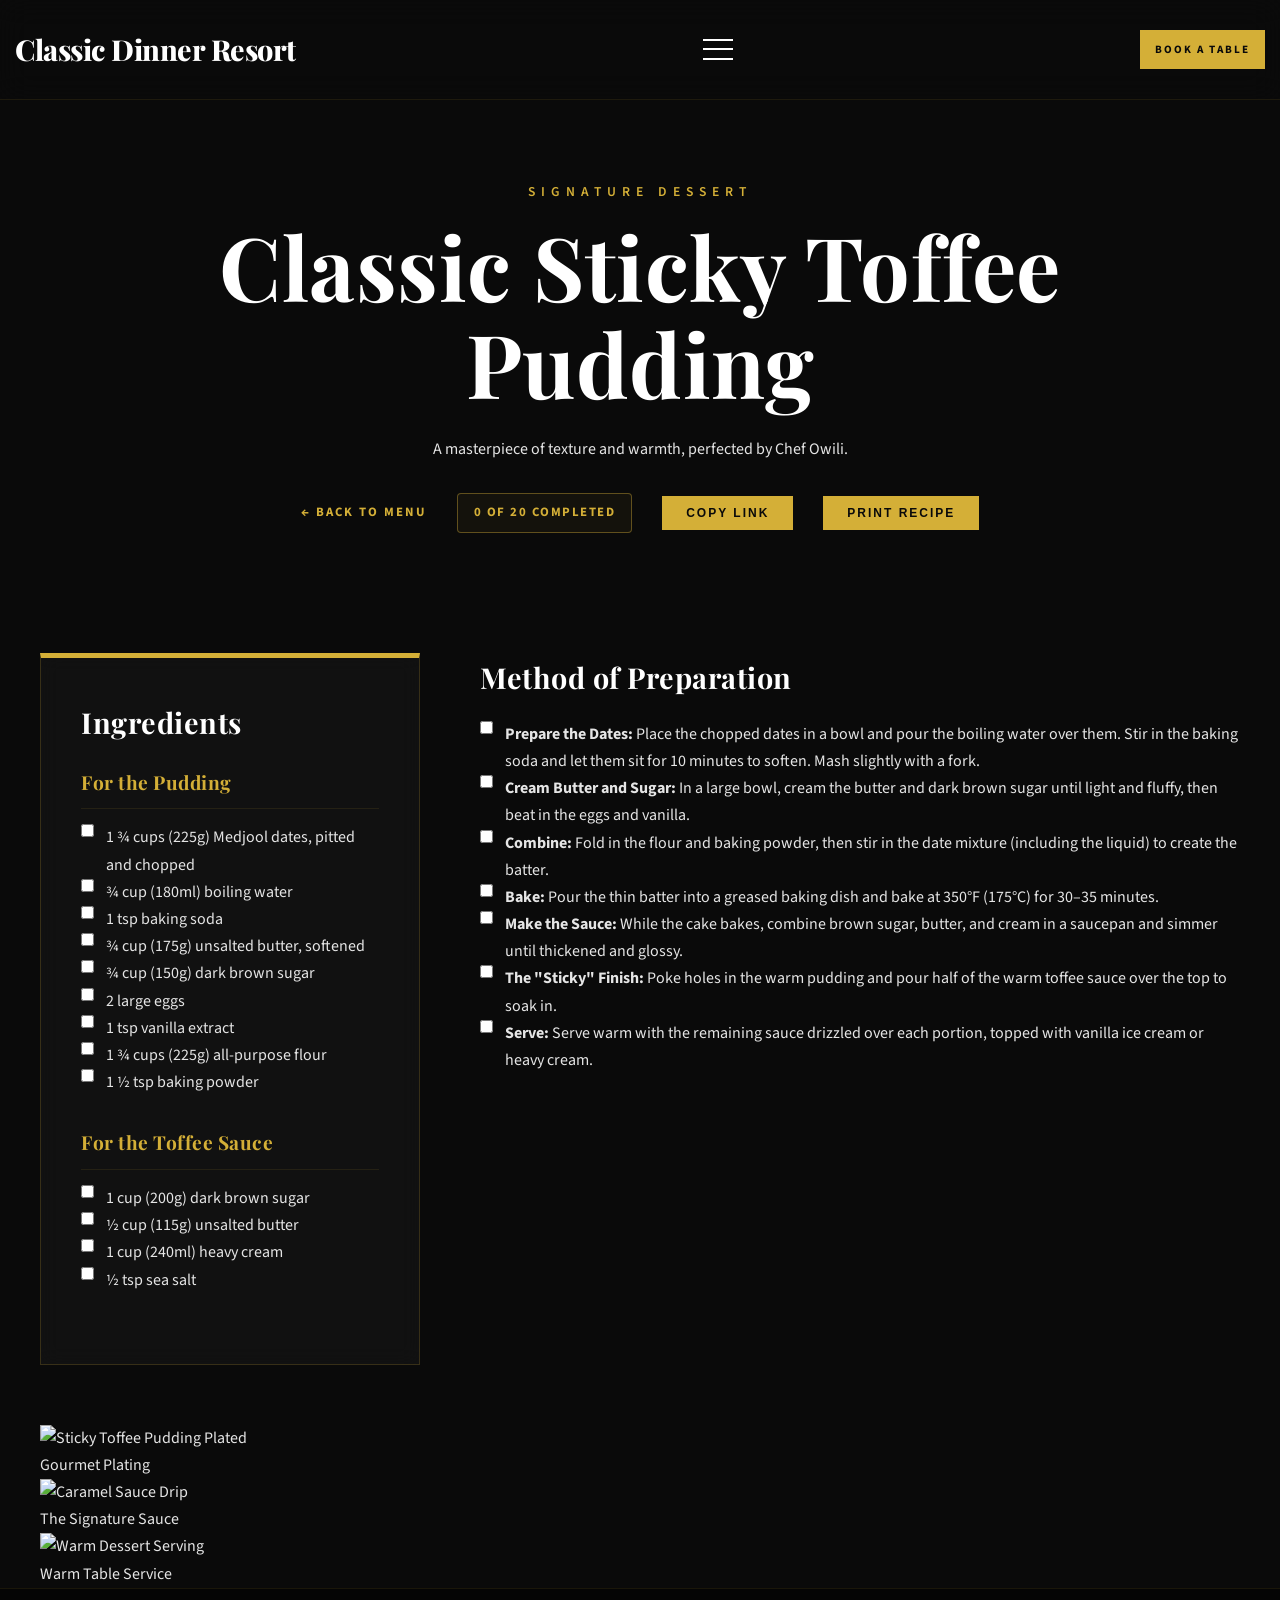
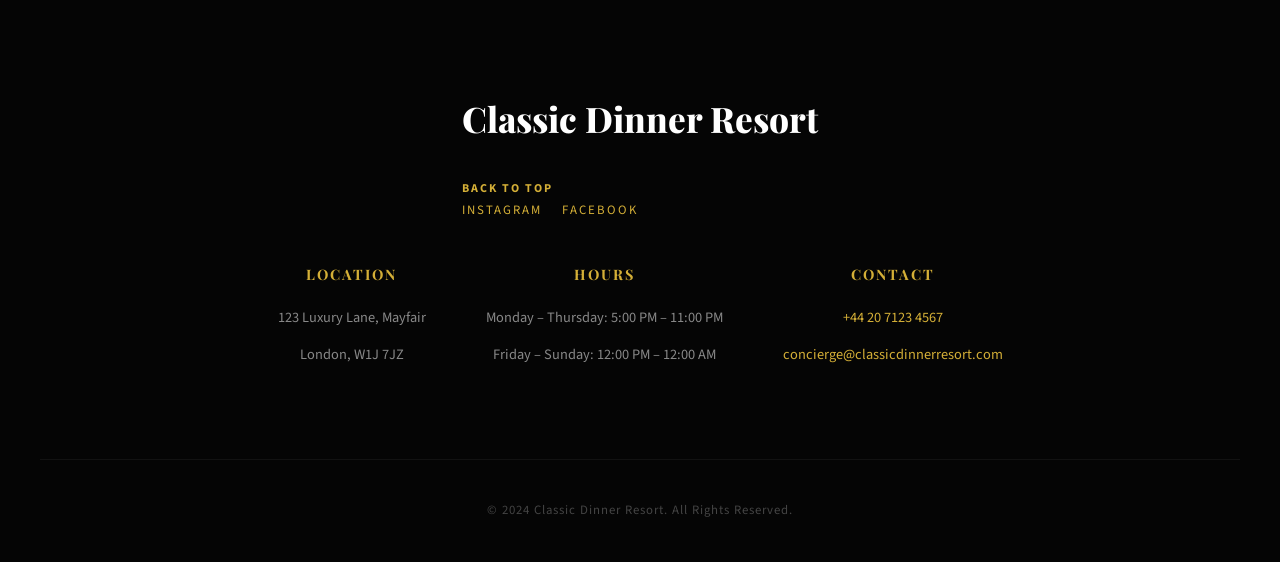
==== recipe.html @ 52ba78d5 "🎨 Palette: Add Escape key dismissal for mobile menu with focus restoration Co-authored-by: owilioduo" ====
<!DOCTYPE html>
<html lang="en">
<head>
    <meta charset="utf-8">
    <meta name="viewport" content="width=device-width, initial-scale=1.0">
    <title>Signature Recipe | Classic Sticky Toffee Pudding | Classic Dinner Resort</title>
    <meta name="description" content="Master the art of the perfect Classic Sticky Toffee Pudding. Our signature recipe by Chef Owili at Classic Dinner Resort.">
    <meta name="keywords" content="sticky toffee pudding recipe, luxury desserts, Chef Owili, Classic Dinner Resort, fine dining dessert">

    <!-- Open Graph / Facebook -->
    <meta property="og:type" content="article">
    <meta property="og:url" content="https://classicdinnerresort.com/recipe.html">
    <meta property="og:title" content="Classic Sticky Toffee Pudding Recipe | Classic Dinner Resort">
    <meta property="og:description" content="Discover the secrets behind our signature award-winning Sticky Toffee Pudding.">
    <meta property="og:image" content="https://images.unsplash.com/photo-1587314168485-3236d6710814?auto=format&fit=crop&q=80&w=1200">

    <link rel="stylesheet" href="style.css">
    <link rel="preconnect" href="https://fonts.googleapis.com">
    <link rel="preconnect" href="https://fonts.gstatic.com" crossorigin>
    <link href="https://fonts.googleapis.com/css2?family=Playfair+Display:ital,wght@0,400..900;1,400..900&family=Source+Sans+3:ital,wght@0,200..900;1,200..900&display=swap" rel="stylesheet">
</head>
<body id="recipe">
    <a href="#main-content" class="skip-link">Skip to content</a>
    <header>
        <nav>
            <a href="index.html" class="logo" aria-label="Classic Dinner Resort - Home">Classic Dinner Resort</a>
            <button type="button" class="menu-toggle" id="mobile-menu" aria-label="Open Menu" aria-expanded="false" aria-controls="nav-list">
                <span></span>
                <span></span>
                <span></span>
            </button>
            <ul id="nav-list">
                <li><a href="index.html#story">Our Story</a></li>
                <li><a href="index.html#menu">Menu</a></li>
                <li><a href="index.html#reservations">Reservations</a></li>
                <li><a href="index.html#contact">Contact</a></li>
            </ul>
            <a href="index.html#reservations" class="cta-button">Book a Table</a>
        </nav>
    </header>

    <main id="main-content">
        <section class="recipe-detail-header reveal">
            <div class="container">
                <span class="subtitle">Signature Dessert</span>
                <h1>Classic Sticky Toffee Pudding</h1>
                <p>A masterpiece of texture and warmth, perfected by Chef Owili.</p>
                <div class="recipe-actions">
                    <a href="index.html#menu" class="back-link">← Back to Menu</a>
                    <span id="checklist-progress" class="checklist-progress">0 of 20 completed</span>
                    <button type="button" id="copy-link" class="print-button" aria-label="Copy recipe link to clipboard">Copy Link</button>
                    <button type="button" class="print-button" onclick="window.print()">Print Recipe</button>
                    <button type="button" id="reset-progress" class="reset-button" style="display: none;">Reset Progress</button>
                </div>
                <div id="checklist-status" class="sr-only" role="status" aria-live="polite"></div>
            </div>
        </section>

        <section id="recipe-content" class="reveal">
            <div class="container">
                <div class="recipe-grid">
                    <div class="ingredients">
                        <h3>Ingredients</h3>
                        <div class="ingredient-category">
                            <h4>For the Pudding</h4>
                            <ul>
                                <li>1 ¾ cups (225g) Medjool dates, pitted and chopped</li>
                                <li>¾ cup (180ml) boiling water</li>
                                <li>1 tsp baking soda</li>
                                <li>¾ cup (175g) unsalted butter, softened</li>
                                <li>¾ cup (150g) dark brown sugar</li>
                                <li>2 large eggs</li>
                                <li>1 tsp vanilla extract</li>
                                <li>1 ¾ cups (225g) all-purpose flour</li>
                                <li>1 ½ tsp baking powder</li>
                            </ul>
                        </div>
                        <div class="ingredient-category">
                            <h4>For the Toffee Sauce</h4>
                            <ul>
                                <li>1 cup (200g) dark brown sugar</li>
                                <li>½ cup (115g) unsalted butter</li>
                                <li>1 cup (240ml) heavy cream</li>
                                <li>½ tsp sea salt</li>
                            </ul>
                        </div>
                    </div>

                    <div class="instructions">
                        <h3>Method of Preparation</h3>
                        <ol>
                            <li>
                                <strong>Prepare the Dates:</strong> Place the chopped dates in a bowl and pour the boiling water over them. Stir in the baking soda and let them sit for 10 minutes to soften. Mash slightly with a fork.
                            </li>
                            <li>
                                <strong>Cream Butter and Sugar:</strong> In a large bowl, cream the butter and dark brown sugar until light and fluffy, then beat in the eggs and vanilla.
                            </li>
                            <li>
                                <strong>Combine:</strong> Fold in the flour and baking powder, then stir in the date mixture (including the liquid) to create the batter.
                            </li>
                            <li>
                                <strong>Bake:</strong> Pour the thin batter into a greased baking dish and bake at 350°F (175°C) for 30–35 minutes.
                            </li>
                            <li>
                                <strong>Make the Sauce:</strong> While the cake bakes, combine brown sugar, butter, and cream in a saucepan and simmer until thickened and glossy.
                            </li>
                            <li>
                                <strong>The "Sticky" Finish:</strong> Poke holes in the warm pudding and pour half of the warm toffee sauce over the top to soak in.
                            </li>
                            <li>
                                <strong>Serve:</strong> Serve warm with the remaining sauce drizzled over each portion, topped with vanilla ice cream or heavy cream.
                            </li>
                        </ol>
                    </div>
                </div>

                <div class="recipe-gallery reveal">
                    <figure>
                        <img src="https://images.unsplash.com/photo-1587314168485-3236d6710814?auto=format&fit=crop&q=80&w=800" alt="Sticky Toffee Pudding Plated">
                        <figcaption>Gourmet Plating</figcaption>
                    </figure>
                    <figure>
                        <img src="https://images.unsplash.com/photo-1511914265872-c40672604a80?auto=format&fit=crop&q=80&w=800" alt="Caramel Sauce Drip">
                        <figcaption>The Signature Sauce</figcaption>
                    </figure>
                    <figure>
                        <img src="https://images.unsplash.com/photo-1551024506-0bccd828d307?auto=format&fit=crop&q=80&w=800" alt="Warm Dessert Serving">
                        <figcaption>Warm Table Service</figcaption>
                    </figure>
                </div>
            </div>
        </section>
    </main>

    <footer id="contact">
        <div class="container">
            <div class="footer-content">
                <div class="footer-brand">
                    <a href="index.html" class="footer-logo" aria-label="Classic Dinner Resort - Home">Classic Dinner Resort</a>
                    <a href="#home" class="recipe-link" style="display: block; margin-top: 10px;" aria-label="Back to top">Back to Top</a>
                    <div class="social-links">
                        <a href="#" aria-label="Follow us on Instagram">Instagram</a>
                        <a href="#" aria-label="Follow us on Facebook">Facebook</a>
                    </div>
                </div>
                <div class="footer-info">
                    <div class="footer-column">
                        <h4>Location</h4>
                        <p>123 Luxury Lane, Mayfair</p>
                        <p>London, W1J 7JZ</p>
                    </div>
                    <div class="footer-column">
                        <h4>Hours</h4>
                        <p>Monday – Thursday: 5:00 PM – 11:00 PM</p>
                        <p>Friday – Sunday: 12:00 PM – 12:00 AM</p>
                    </div>
                    <div class="footer-column">
                        <h4>Contact</h4>
                        <p><a href="tel:+442071234567">+44 20 7123 4567</a></p>
                        <p><a href="mailto:concierge@classicdinnerresort.com">concierge@classicdinnerresort.com</a></p>
                    </div>
                </div>
            </div>
            <div class="footer-bottom">
                <p>&copy; 2024 Classic Dinner Resort. All Rights Reserved.</p>
            </div>
        </div>
    </footer>
    <script>
        // Scroll Reveal Animation
        const observerOptions = { threshold: 0.1 };
        const observer = new IntersectionObserver((entries) => {
            entries.forEach(entry => {
                if (entry.isIntersecting) {
                    entry.target.classList.add('active');
                }
            });
        }, observerOptions);
        document.querySelectorAll('.reveal').forEach(el => observer.observe(el));

        // Mobile Menu Toggle
        const mobileMenu = document.getElementById('mobile-menu');
        const navList = document.getElementById('nav-list');

        const toggleMenu = (forceClose = false) => {
            if (!mobileMenu || !navList) return;
            const isActive = forceClose ? false : !mobileMenu.classList.contains('active');
            mobileMenu.classList.toggle('active', isActive);
            navList.classList.toggle('active', isActive);
            mobileMenu.setAttribute('aria-expanded', isActive ? 'true' : 'false');
            mobileMenu.setAttribute('aria-label', isActive ? 'Close Menu' : 'Open Menu');
        };

        if (mobileMenu) {
            mobileMenu.addEventListener('click', () => toggleMenu());
        }

        document.querySelectorAll('#nav-list a').forEach(link => {
            link.addEventListener('click', () => toggleMenu(true));
        });

        document.addEventListener('keydown', (e) => {
            if ((e.key === 'Escape' || e.key === 'Esc') && mobileMenu && mobileMenu.classList.contains('active')) {
                toggleMenu(true);
                mobileMenu.focus();
            }
        });

        // Interactive Recipe Checklist (injected, synced with localStorage, announced via live region)
        const setupChecklist = () => {
            const storageKey = `cdr-checklist-${location.pathname}`;
            const readStoredState = () => {
                try {
                    const parsed = JSON.parse(localStorage.getItem(storageKey) || '{}');
                    return (parsed && typeof parsed === 'object' && !Array.isArray(parsed)) ? parsed : {};
                } catch (error) {
                    return {};
                }
            };
            const savedState = readStoredState();
            const listItems = document.querySelectorAll('.ingredients li, .instructions li');
            const progressBadge = document.getElementById('checklist-progress');
            const statusLiveRegion = document.getElementById('checklist-status');
            const resetButton = document.getElementById('reset-progress');

            if (listItems.length === 0) return;

            const updateProgress = (announce = false) => {
                const total = listItems.length;
                const checked = document.querySelectorAll('.ingredient-checkbox:checked').length;
                const progressText = `${checked} of ${total} completed`;

                if (progressBadge) {
                    progressBadge.textContent = progressText;
                }

                if (statusLiveRegion) {
                    statusLiveRegion.textContent = announce
                        ? `Recipe progress reset. 0 of ${total} items completed.`
                        : `Recipe progress: ${progressText}.`;
                }
            };

            const updateResetVisibility = () => {
                const hasChecked = Array.from(document.querySelectorAll('.ingredient-checkbox')).some(cb => cb.checked);
                if (resetButton) {
                    resetButton.style.display = hasChecked ? 'inline-block' : 'none';
                }
            };

            listItems.forEach(li => {
                const content = li.innerHTML;
                const textContent = li.textContent.trim().slice(0, 50);
                const isChecked = savedState[textContent] || false;

                li.innerHTML = `
                    <label class="checklist-wrapper">
                        <input type="checkbox" class="ingredient-checkbox" ${isChecked ? 'checked' : ''}>
                        <span class="checklist-content">${content}</span>
                    </label>
                `;

                const checkbox = li.querySelector('input');
                checkbox.addEventListener('change', () => {
                    const currentState = readStoredState();
                    currentState[textContent] = checkbox.checked;
                    localStorage.setItem(storageKey, JSON.stringify(currentState));
                    updateResetVisibility();
                    updateProgress();
                });
            });

            updateResetVisibility();
            updateProgress();

            if (resetButton) {
                resetButton.addEventListener('click', () => {
                    localStorage.removeItem(storageKey);
                    document.querySelectorAll('.ingredient-checkbox').forEach(cb => cb.checked = false);
                    updateResetVisibility();
                    updateProgress(true);
                    if (statusLiveRegion) {
                        setTimeout(() => { statusLiveRegion.textContent = ''; }, 3000);
                    }
                });
            }

            const copyButton = document.getElementById('copy-link');
            if (copyButton) {
                copyButton.addEventListener('click', () => {
                    navigator.clipboard.writeText(window.location.href).then(() => {
                        const originalText = copyButton.textContent;
                        copyButton.textContent = 'Copied!';
                        if (statusLiveRegion) {
                            statusLiveRegion.textContent = 'Recipe link copied to clipboard.';
                        }
                        setTimeout(() => {
                            copyButton.textContent = originalText;
                            if (statusLiveRegion) {
                                statusLiveRegion.textContent = '';
                            }
                        }, 2000);
                    }).catch(() => {
                        if (statusLiveRegion) {
                            statusLiveRegion.textContent = 'Unable to copy link.';
                        }
                    });
                });
            }
        };

        document.addEventListener('DOMContentLoaded', setupChecklist);
    </script>
</body>
</html>
---- style.css ----
/* Variables & Base Styles */
:root {
    --primary-gold: #d4af37;
    --gold-hover: #b8860b;
    --dark-bg: #0a0a0a;
    --section-bg: #111111;
    --card-bg: #1a1a1a;
    --text-dark: #0a0a0a;
    --text-light: #e5e5e5;
    --text-muted: #888888;
    --white: #ffffff;
    --serif-font: 'Playfair Display', serif;
    --sans-font: 'Source Sans 3', sans-serif;
    --transition-smooth: all 0.5s cubic-bezier(0.4, 0, 0.2, 1);
}

* {
    margin: 0;
    padding: 0;
    box-sizing: border-box;
}

html {
    scroll-behavior: smooth;
    scroll-padding-top: 100px;
}

.skip-link {
    position: absolute;
    top: -100px;
    left: 0;
    background: var(--primary-gold);
    color: var(--dark-bg);
    padding: 10px 20px;
    z-index: 2000;
    text-decoration: none;
    font-weight: 700;
    transition: top 0.3s;
}

.skip-link:focus {
    top: 0;
}

:focus-visible {
    outline: 2px solid var(--primary-gold);
    outline-offset: 4px;
}

body {
    font-family: var(--sans-font);
    color: var(--text-light);
    line-height: 1.7;
    background-color: var(--dark-bg);
}

.container {
    max-width: 1300px;
    margin: 0 auto;
    padding: 0 40px;
}

/* Typography */
h1, h2, h3, h4 {
    font-family: var(--serif-font);
    font-weight: 700;
    color: var(--white);
    letter-spacing: 0.5px;
}

h1 {
    font-size: clamp(3rem, 8vw, 5.5rem);
    line-height: 1.1;
    margin-bottom: 1.5rem;
}

h2 {
    font-size: clamp(2.2rem, 5vw, 3.5rem);
    margin-bottom: 2rem;
}

h3 {
    font-size: 1.8rem;
    margin-bottom: 1.2rem;
}

.subtitle {
    color: var(--primary-gold);
    text-transform: uppercase;
    letter-spacing: 6px;
    font-size: 0.85rem;
    display: block;
    margin-bottom: 15px;
    font-weight: 600;
}

/* Accessibility & Utilities */
.skip-link {
    position: absolute;
    top: -100px;
    left: 20px;
    background: var(--primary-gold);
    color: var(--dark-bg);
    padding: 10px 20px;
    z-index: 2000;
    transition: top 0.3s;
    text-decoration: none;
    font-weight: 700;
    border-radius: 0 0 4px 4px;
}

.skip-link:focus {
    top: 0;
}

.sr-only {
    position: absolute;
    width: 1px;
    height: 1px;
    padding: 0;
    margin: -1px;
    overflow: hidden;
    clip: rect(0, 0, 0, 0);
    white-space: nowrap;
    border: 0;
}

:focus-visible {
    outline: 2px solid var(--primary-gold);
    outline-offset: 4px;
}

/* Header & Navigation */
header {
    background-color: rgba(10, 10, 10, 0.9);
    backdrop-filter: blur(15px);
    padding: 25px 0;
    position: fixed;
    width: 100%;
    top: 0;
    z-index: 1000;
    border-bottom: 1px solid rgba(212, 175, 55, 0.1);
}

nav {
    display: flex;
    justify-content: space-between;
    align-items: center;
    max-width: 1300px;
    margin: 0 auto;
    padding: 0 40px;
}

.logo {
    font-family: var(--serif-font);
    font-size: 1.8rem;
    font-weight: 800;
    letter-spacing: -0.5px;
    color: var(--white);
    text-decoration: none;
    white-space: nowrap;
}

.menu-toggle {
    display: none;
    white-space: nowrap;
}

.logo:hover {
    color: var(--primary-gold);
}

nav ul {
    display: flex;
    list-style: none;
}

nav ul li {
    margin: 0 20px;
}

nav ul li a {
    color: var(--text-light);
    text-decoration: none;
    font-size: 0.85rem;
    text-transform: uppercase;
    letter-spacing: 2px;
    font-weight: 500;
    transition: var(--transition-smooth);
    position: relative;
}

nav ul li a::after {
    content: '';
    position: absolute;
    bottom: -5px;
    left: 0;
    width: 0;
    height: 1px;
    background-color: var(--primary-gold);
    transition: var(--transition-smooth);
}

nav ul li a:hover {
    color: var(--primary-gold);
}

nav ul li a:hover::after {
    width: 100%;
}

.cta-button {
    background-color: var(--primary-gold);
    color: var(--dark-bg);
    padding: 14px 32px;
    text-decoration: none;
    text-transform: uppercase;
    font-size: 0.8rem;
    letter-spacing: 2px;
    font-weight: 700;
    transition: var(--transition-smooth);
    border: none;
    display: inline-block;
    cursor: pointer;
}

.cta-button:hover {
    background-color: var(--white);
    transform: translateY(-3px);
    box-shadow: 0 10px 20px rgba(212, 175, 55, 0.2);
}

.secondary-button {
    display: inline-block;
    border: 1px solid rgba(255, 255, 255, 0.3);
    color: var(--white);
    padding: 14px 32px;
    text-decoration: none;
    text-transform: uppercase;
    font-size: 0.8rem;
    letter-spacing: 2px;
    font-weight: 700;
    transition: var(--transition-smooth);
}

.secondary-button:hover {
    border-color: var(--primary-gold);
    color: var(--primary-gold);
    background-color: rgba(212, 175, 55, 0.05);
}

.menu-toggle {
    display: none;
}

/* Animations & Reveal */
.reveal {
    opacity: 0;
    transform: translateY(30px);
    transition: all 1s cubic-bezier(0.4, 0, 0.2, 1);
}

.reveal.active {
    opacity: 1;
    transform: translateY(0);
}

/* Hero Section */
#hero {
    height: 100vh;
    background: linear-gradient(rgba(0,0,0,0.7), rgba(0,0,0,0.7)), url('https://images.unsplash.com/photo-1514362545857-3bc16c4c7d1b?auto=format&fit=crop&q=80&w=2000');
    background-size: cover;
    background-position: center;
    background-attachment: fixed;
    display: flex;
    align-items: center;
    justify-content: center;
    text-align: center;
    padding-top: 80px;
    position: relative;
}

.hero-content {
    max-width: 900px;
    animation: fadeInUp 1.2s cubic-bezier(0.2, 1, 0.3, 1);
}

.hero-description {
    font-size: 1.2rem;
    color: var(--text-light);
    max-width: 600px;
    margin: 0 auto 2rem;
    opacity: 0.9;
}

.hero-btns {
    margin-top: 3.5rem;
    display: flex;
    gap: 25px;
    justify-content: center;
}

@keyframes fadeInUp {
    from {
        opacity: 0;
        transform: translateY(50px);
    }
    to {
        opacity: 1;
        transform: translateY(0);
    }
}

.scroll-indicator {
    position: absolute;
    bottom: 40px;
    left: 50%;
    transform: translateX(-50%);
}

.scroll-indicator span {
    display: block;
    width: 1px;
    height: 80px;
    background: linear-gradient(to bottom, var(--primary-gold), transparent);
    animation: scrollLine 2.5s infinite;
}

@keyframes scrollLine {
    0% { transform: scaleY(0); transform-origin: top; }
    50% { transform: scaleY(1); transform-origin: top; }
    51% { transform: scaleY(1); transform-origin: bottom; }
    100% { transform: scaleY(0); transform-origin: bottom; }
}

/* Story Section */
#story {
    padding: 160px 0;
    background-color: var(--dark-bg);
}

.story-grid {
    display: grid;
    grid-template-columns: 1fr 1fr;
    gap: 100px;
    align-items: center;
}

.story-image {
    position: relative;
    padding: 20px;
}

.story-image::before {
    content: '';
    position: absolute;
    top: 0;
    left: 0;
    width: 70%;
    height: 70%;
    border-top: 2px solid var(--primary-gold);
    border-left: 2px solid var(--primary-gold);
    z-index: 0;
}

.story-image img {
    width: 100%;
    height: auto;
    position: relative;
    z-index: 1;
    filter: grayscale(20%);
    transition: var(--transition-smooth);
}

.story-image:hover img {
    filter: grayscale(0%);
    transform: scale(1.02);
}

.story-text h2 {
    margin-bottom: 2.5rem;
}

.story-text p {
    margin-bottom: 1.5rem;
    font-size: 1.1rem;
    color: var(--text-muted);
}

.story-cta {
    margin-top: 1rem;
}

/* Menu Section */
#menu {
    padding: 160px 0;
    background-color: var(--section-bg);
}

.section-title {
    text-align: center;
    margin-bottom: 100px;
}

.menu-categories {
    display: grid;
    grid-template-columns: repeat(auto-fit, minmax(350px, 1fr));
    gap: 80px;
}

.menu-category h3 {
    font-size: 2.2rem;
    margin-bottom: 50px;
    text-align: center;
    border-bottom: 1px solid rgba(212, 175, 55, 0.2);
    padding-bottom: 20px;
}

.menu-item {
    margin-bottom: 45px;
    padding: 20px;
    border-bottom: 1px dashed rgba(255, 255, 255, 0.1);
    transition: var(--transition-smooth);
    position: relative;
    overflow: hidden;
}

.menu-item:last-child {
    border-bottom: none;
}

.menu-item::before {
    content: '';
    position: absolute;
    top: 0;
    left: -100%;
    width: 100%;
    height: 100%;
    background: linear-gradient(90deg, transparent, rgba(212, 175, 55, 0.05), transparent);
    transition: 0.6s;
}

.menu-item:hover {
    background-color: rgba(255, 255, 255, 0.02);
    border-bottom-style: solid;
    border-bottom-color: var(--primary-gold);
    transform: translateX(10px);
}

.menu-item:hover::before {
    left: 100%;
}

.menu-item-header {
    display: flex;
    justify-content: space-between;
    align-items: baseline;
    margin-bottom: 12px;
}

.item-name {
    font-family: var(--serif-font);
    font-weight: 700;
    font-size: 1.4rem;
    color: var(--white);
}

.item-price {
    color: var(--primary-gold);
    font-weight: 700;
    font-size: 1.2rem;
}

.item-desc {
    font-size: 0.95rem;
    color: var(--text-muted);
    font-style: italic;
}

.menu-footer {
    text-align: center;
    margin-top: 80px;
    color: var(--text-muted);
    font-style: italic;
    font-size: 0.9rem;
}

.recipe-link {
    display: inline-block;
    margin-top: 15px;
    font-size: 0.75rem;
    text-transform: uppercase;
    letter-spacing: 2px;
    color: var(--primary-gold);
    text-decoration: none;
    font-weight: 700;
    border-bottom: 1px solid transparent;
    transition: var(--transition-smooth);
}

.recipe-link:hover {
    border-bottom-color: var(--primary-gold);
    letter-spacing: 3px;
}

.menu-footer {
    text-align: center;
    margin-top: 60px;
    color: var(--text-muted);
    font-style: italic;
}

/* Reservation Section */
#reservations {
    padding: 160px 0;
    background: linear-gradient(rgba(10, 10, 10, 0.85), rgba(10, 10, 10, 0.85)), url('https://images.unsplash.com/photo-1550966842-2849a2210839?auto=format&fit=crop&q=80&w=2000');
    background-size: cover;
    background-attachment: fixed;
    background-position: center;
}

.reservation-text {
    display: flex;
    flex-direction: column;
    justify-content: center;
}

.reservation-box {
    max-width: 1000px;
    margin: 0 auto;
    background-color: rgba(20, 20, 20, 0.6);
    backdrop-filter: blur(20px);
    padding: 80px;
    border: 1px solid rgba(212, 175, 55, 0.2);
    display: grid;
    grid-template-columns: 1fr 1fr;
    gap: 80px;
}

.reservation-form .form-row {
    display: flex;
    gap: 25px;
    margin-bottom: 25px;
}

.form-group {
    flex: 1;
}

.form-group label {
    display: block;
    font-size: 0.75rem;
    text-transform: uppercase;
    letter-spacing: 2px;
    margin-bottom: 12px;
    color: var(--primary-gold);
    font-weight: 600;
}

.form-group input, .form-group select {
    width: 100%;
    padding: 15px;
    background-color: rgba(255, 255, 255, 0.03);
    border: 1px solid rgba(255, 255, 255, 0.1);
    color: var(--white);
    font-family: var(--sans-font);
    transition: var(--transition-smooth);
}

.form-group input:focus, .form-group select:focus {
    outline: none;
    border-color: var(--primary-gold);
    background-color: rgba(255, 255, 255, 0.07);
}

.full-width {
    width: 100%;
    margin-top: 30px;
    cursor: pointer;
}

/* Accolades Section */
#accolades {
    padding: 120px 0;
    background-color: var(--dark-bg);
}

.accolades-grid {
    display: grid;
    grid-template-columns: repeat(3, 1fr);
    gap: 60px;
    text-align: center;
}

.accolade-item .quote {
    font-family: var(--serif-font);
    font-size: 1.6rem;
    font-style: italic;
    margin-bottom: 25px;
    line-height: 1.4;
    color: var(--white);
}

.accolade-item cite {
    color: var(--primary-gold);
    text-transform: uppercase;
    letter-spacing: 3px;
    font-size: 0.8rem;
    font-weight: 600;
    font-style: normal;
}

/* Social Gallery Section */
#social-gallery {
    padding: 160px 0;
    background-color: var(--section-bg);
}

.social-grid {
    display: grid;
    grid-template-columns: repeat(4, 1fr);
    gap: 20px;
    margin-bottom: 50px;
}

.social-item {
    aspect-ratio: 1 / 1;
    overflow: hidden;
    position: relative;
}

.social-item img {
    width: 100%;
    height: 100%;
    object-fit: cover;
    transition: var(--transition-smooth);
}

.social-item:hover img {
    transform: scale(1.1);
}

.social-cta {
    text-align: center;
}

/* Footer */
footer {
    padding: 100px 0 40px;
    background-color: #050505;
    border-top: 1px solid rgba(212, 175, 55, 0.1);
}

.footer-content {
    display: flex;
    justify-content: space-between;
    align-items: flex-start;
    margin-bottom: 80px;
}

.footer-brand {
    display: flex;
    flex-direction: column;
    align-items: flex-start;
}

.footer-logo {
    display: inline-block;
    font-family: var(--serif-font);
    font-size: 2.2rem;
    font-weight: 800;
    color: var(--white);
    margin-bottom: 20px;
    text-decoration: none;
}

.social-links {
    display: flex;
    gap: 20px;
}

.social-links a {
    color: var(--primary-gold);
    text-decoration: none;
    font-size: 0.8rem;
    text-transform: uppercase;
    letter-spacing: 2px;
    transition: var(--transition-smooth);
}

.social-links a:hover {
    color: var(--white);
}

.footer-info {
    display: flex;
    gap: 60px;
}

.footer-column h4 {
    font-size: 0.9rem;
    color: var(--primary-gold);
    text-transform: uppercase;
    letter-spacing: 2px;
    margin-bottom: 20px;
}

.footer-info p {
    margin-bottom: 12px;
    color: var(--text-muted);
    font-size: 0.9rem;
}

.footer-info a {
    color: var(--primary-gold);
    text-decoration: none;
    transition: var(--transition-smooth);
}

.footer-info a:hover {
    color: var(--white);
}

.footer-map {
    margin-top: 60px;
    border: 1px solid rgba(212, 175, 55, 0.1);
}

.footer-bottom {
    border-top: 1px solid rgba(255, 255, 255, 0.05);
    padding-top: 40px;
    margin-top: 40px;
    text-align: center;
    font-size: 0.8rem;
    color: #444;
    letter-spacing: 1px;
}

/* Recipe Detail Styles */
.recipe-detail-header {
    padding: 180px 0 60px;
    background-color: var(--dark-bg);
    text-align: center;
}

.recipe-actions {
    display: flex;
    justify-content: center;
    align-items: center;
    gap: 30px;
    margin-top: 30px;
}

.back-link {
    display: inline-block;
    color: var(--primary-gold);
    text-decoration: none;
    text-transform: uppercase;
    letter-spacing: 2px;
    font-size: 0.8rem;
    font-weight: 700;
    transition: var(--transition-smooth);
}

.back-link:hover {
    letter-spacing: 3px;
    color: var(--white);
}

.checklist-progress {
    font-size: 0.8rem;
    color: var(--primary-gold);
    letter-spacing: 1.5px;
    text-transform: uppercase;
    font-weight: 700;
    border: 1px solid rgba(212, 175, 55, 0.4);
    padding: 8px 16px;
    border-radius: 4px;
    background: rgba(212, 175, 55, 0.05);
}

.print-button {
    background-color: var(--primary-gold);
    color: var(--dark-bg);
    padding: 10px 24px;
    text-transform: uppercase;
    font-size: 0.75rem;
    letter-spacing: 2px;
    font-weight: 700;
    border: none;
    cursor: pointer;
    transition: var(--transition-smooth);
}

.print-button:hover {
    background-color: var(--white);
    color: var(--dark-bg);
    transform: translateY(-2px);
}

.reset-button {
    background-color: transparent;
    color: var(--primary-gold);
    border: 1px solid var(--primary-gold);
    padding: 10px 24px;
    text-transform: uppercase;
    font-size: 0.75rem;
    letter-spacing: 2px;
    font-weight: 700;
    cursor: pointer;
    transition: var(--transition-smooth);
}

.reset-button:hover {
    background-color: rgba(212, 175, 55, 0.1);
    color: var(--white);
    border-color: var(--white);
    transform: translateY(-2px);
}

.recipe-grid {
    display: grid;
    grid-template-columns: 1fr 2fr;
    gap: 60px;
    margin-top: 60px;
    margin-bottom: 60px;
}

.ingredients {
    background: rgba(255, 255, 255, 0.03);
    backdrop-filter: blur(10px);
    padding: 40px;
    border: 1px solid rgba(212, 175, 55, 0.2);
    border-top: 5px solid var(--primary-gold);
}

.ingredient-category {
    margin-bottom: 30px;
}

.ingredient-category h4 {
    border-bottom: 1px solid rgba(212, 175, 55, 0.1);
    padding-bottom: 10px;
    margin-bottom: 15px;
    font-size: 1.2rem;
    color: var(--primary-gold);
}

.ingredients ul, .instructions ol {
    list-style: none;
}

    nav {
        padding: 0 15px;
    }

.checklist-wrapper {
    display: flex;
    align-items: flex-start;
    gap: 12px;
    cursor: pointer;
    width: 100%;
}

    .cta-button {
        padding: 10px 15px;
        font-size: 0.7rem;
    }

    .menu-toggle {
        background: none;
        border: none;
        padding: 0;
        color: inherit;
        font: inherit;
    }

    .hero-btns {
        flex-direction: column;
        gap: 15px;
    }

    /* Mobile Navigation Drawer */
    .menu-toggle {
        display: flex;
        flex-direction: column;
        justify-content: space-between;
        width: 30px;
        height: 21px;
        cursor: pointer;
        z-index: 1001;
        background: none;
        border: none;
        padding: 0;
    }

    .menu-toggle span {
        display: block;
        height: 2px;
        width: 100%;
        background-color: var(--white);
        transition: var(--transition-smooth);
    }

    nav ul {
        display: flex;
        flex-direction: column;
        position: fixed;
        top: 0;
        right: -100%;
        width: 80%;
        height: 100vh;
        background-color: var(--dark-bg);
        padding: 100px 40px;
        transition: var(--transition-smooth);
        border-left: 1px solid rgba(212, 175, 55, 0.1);
        z-index: 1000;
        visibility: hidden;
        opacity: 0;
    }

    nav ul.active {
        right: 0;
        visibility: visible;
        opacity: 1;
    }

    nav ul li {
        margin: 25px 0;
    }

    nav ul li a {
        font-size: 1.2rem;
    }

    .menu-toggle.active span:nth-child(1) {
        transform: translateY(9.5px) rotate(45deg);
    }

    .menu-toggle.active span:nth-child(2) {
        opacity: 0;
    }

    .menu-toggle.active span:nth-child(3) {
        transform: translateY(-9.5px) rotate(-45deg);
    }

    .footer-content {
        flex-direction: column;
        align-items: center;
        text-align: center;
        gap: 40px;
    }
}

/* Print Styles */
@media print {
    @page {
        margin: 2cm;
    }

/* Ingredients Checklist */
.ingredients ul li label {
    display: flex;
    align-items: flex-start;
    gap: 12px;
    cursor: pointer;
}

.ingredient-checkbox {
    appearance: none;
    -webkit-appearance: none;
    width: 18px;
    height: 18px;
    border: 2px solid var(--primary-gold);
    border-radius: 3px;
    background: transparent;
    position: relative;
    top: 3px;
    flex-shrink: 0;
    cursor: pointer;
}

.ingredient-checkbox:checked {
    background-color: var(--primary-gold);
}

.ingredient-checkbox:checked::after {
    content: '✓';
    position: absolute;
    top: 50%;
    left: 50%;
    transform: translate(-50%, -50%);
    color: var(--dark-bg);
    font-size: 12px;
    font-weight: 900;
}

.ingredient-checkbox:focus-visible {
    outline: 2px solid var(--white);
    outline-offset: 4px;
}

.ingredients ul li:has(.ingredient-checkbox:checked) {
    text-decoration: line-through;
    opacity: 0.6;
    color: var(--primary-gold);
}

.instructions h3 {
    margin-bottom: 30px;
    color: var(--primary-gold);
}

.instructions ol {
    list-style-position: inside;
    counter-reset: recipe-counter;
}

.instructions ol li {
    display: flex;
    align-items: flex-start;
    margin-bottom: 25px;
    padding-left: 10px;
    color: var(--text-muted);
    list-style: none;
    counter-increment: recipe-counter;
    display: flex;
    align-items: flex-start;
}

.instructions ol li {
    display: flex;
    align-items: flex-start;
}

.instructions ol li::before {
    content: counter(recipe-counter) ".";
    color: var(--primary-gold);
    font-weight: 700;
    margin-right: 15px;
    flex-shrink: 0;
    width: 25px;
    margin-right: 10px;
    flex-shrink: 0;
}

.instructions ol li strong {
    display: block;
    font-family: var(--serif-font);
    font-size: 1.2rem;
    margin-bottom: 5px;
    color: var(--primary-gold);
}

.checklist-item { display: flex; gap: 12px; cursor: pointer; accent-color: var(--primary-gold); }
.checklist-item:has(:checked) { text-decoration: line-through; opacity: 0.6; }
.ingredients li, .instructions li { list-style: none !important; }
@media print { .ingredient-checkbox { display: none !important; } }

.recipe-gallery {
    display: grid;
    grid-template-columns: repeat(3, 1fr);
    gap: 30px;
    margin-bottom: 80px;
}

.recipe-gallery figure {
    text-align: center;
}

.recipe-gallery figcaption {
    margin-top: 15px;
    font-family: var(--serif-font);
    font-style: italic;
    color: var(--text-muted);
}

.recipe-gallery img {
    width: 100%;
    height: 350px;
    object-fit: cover;
    margin-bottom: 15px;
    transition: var(--transition-smooth);
    border: 1px solid rgba(212, 175, 55, 0.1);
}

.recipe-gallery img:hover {
    transform: scale(1.03);
    border-color: var(--primary-gold);
}

.back-link {
    display: inline-block;
    margin-top: 20px;
    color: var(--primary-gold);
    text-decoration: none;
    text-transform: uppercase;
    letter-spacing: 2px;
    font-size: 0.8rem;
    font-weight: 700;
    transition: var(--transition-smooth);
}

.back-link:hover {
    letter-spacing: 3px;
    color: var(--white);
}

.recipe-actions {
    display: flex;
    justify-content: center;
    align-items: center;
    gap: 30px;
    margin-top: 30px;
}

.print-button {
    background: transparent;
    border: 1px solid var(--primary-gold);
    color: var(--primary-gold);
    padding: 10px 24px;
    text-transform: uppercase;
    font-size: 0.8rem;
    letter-spacing: 2px;
    font-weight: 700;
    cursor: pointer;
    transition: var(--transition-smooth);
}

.print-button:hover {
    background-color: var(--primary-gold);
    color: var(--dark-bg);
}

/* Interactive Checklist Styles */
.ingredient-checkbox {
    accent-color: var(--primary-gold);
    width: 18px;
    height: 18px;
    cursor: pointer;
    margin-right: 12px;
    flex-shrink: 0;
    margin-top: 2px;
}

.checklist-wrapper {
    display: flex;
    align-items: flex-start;
    cursor: pointer;
    width: 100%;
}

.checklist-content {
    flex-grow: 1;
}

li:has(.ingredient-checkbox:checked) .checklist-content {
    text-decoration: line-through;
    opacity: 0.5;
}

@media (max-width: 992px) {
    .recipe-grid {
        grid-template-columns: 1fr;
    }
    .recipe-gallery {
        grid-template-columns: 1fr;
    }
}

/* Print Styles */
@media print {
    @page {
        margin: 2cm;
    }

    body {
        background: #ffffff !important;
        color: #000000 !important;
        font-size: 12pt;
    }

    header,
    footer,
    .recipe-actions,
    .back-link,
    .recipe-gallery,
    .skip-link,
    .scroll-indicator,
    .menu-toggle {
        display: none !important;
    }

    .container {
        width: 100% !important;
        max-width: none !important;
        margin: 0 !important;
        padding: 0 !important;
    }

    main {
        margin: 0 !important;
        padding: 0 !important;
    }

    section,
    .recipe-detail-header {
        padding: 20px 0 !important;
        background: #ffffff !important;
        color: #000000 !important;
        display: block !important;
        opacity: 1 !important;
        transform: none !important;
        height: auto !important;
        min-height: 0 !important;
    }

    h1, h2, h3, h4, .subtitle, p, li, span, strong, div, article {
        color: #000000 !important;
        text-shadow: none !important;
    }

    h1 { font-size: 24pt; margin-bottom: 10pt; }
    h2 { font-size: 18pt; margin-top: 20pt; margin-bottom: 10pt; }
    h3 { font-size: 14pt; margin-top: 15pt; margin-bottom: 8pt; }

    .recipe-grid {
        display: block !important;
        margin-top: 20px;
    }

    .ingredients {
        background: #ffffff !important;
        border: 1px solid #cccccc !important;
        padding: 15pt !important;
        margin-bottom: 20pt !important;
        page-break-inside: avoid;
    }

    .ingredient-category h4 {
        color: #000000 !important;
        border-bottom: 1px solid #000000 !important;
    }

    .ingredients ul li {
        color: #000000 !important;
        border-bottom: 1px solid #eeeeee !important;
    }

    .instructions ol li {
        color: #000000 !important;
        margin-bottom: 15pt !important;
        page-break-inside: avoid;
    }

    .instructions ol li strong {
        color: #000000 !important;
        font-size: 12pt !important;
    }
}

/* Focus Indicators */
:focus-visible {
    outline: 2px solid var(--primary-gold);
    outline-offset: 4px;
    border-radius: 2px;
}

.cta-button:focus-visible,
.secondary-button:focus-visible {
    outline-offset: 6px;
}

.recipe-actions {
    display: flex;
    justify-content: center;
    align-items: center;
    gap: 30px;
    margin-top: 30px;
}

.print-button,
.reset-button {
    background-color: transparent;
    color: var(--primary-gold);
    border: 1px solid var(--primary-gold);
    padding: 10px 24px;
    text-decoration: none;
    text-transform: uppercase;
    font-size: 0.75rem;
    letter-spacing: 2px;
    font-weight: 700;
    transition: var(--transition-smooth);
    cursor: pointer;
}

.reset-button:hover {
    background-color: rgba(212, 175, 55, 0.1);
    color: var(--white);
    border-color: var(--white);
    transform: translateY(-2px);
}

.reset-button:focus-visible {
    outline: 2px solid var(--white);
    outline-offset: 4px;
}

.print-button {
    background-color: var(--primary-gold);
    color: var(--dark-bg);
    padding: 10px 24px;
    text-decoration: none;
    text-transform: uppercase;
    font-size: 0.75rem;
    letter-spacing: 2px;
    font-weight: 700;
    transition: var(--transition-smooth);
    border: none;
    display: inline-block;
    cursor: pointer;
}

.reset-button {
    background-color: transparent;
    color: var(--primary-gold);
    border: 1px solid var(--primary-gold);
}

.print-button:hover, .reset-button:hover {
    background-color: var(--white);
    color: var(--dark-bg);
    border-color: var(--white);
    transform: translateY(-2px);
}

.print-button:focus-visible, .reset-button:focus-visible {
    outline: 2px solid var(--white);
    outline-offset: 4px;
}

/* Interactive Checklist */
.recipe-checklist-label {
    display: flex;
    gap: 12px;
    align-items: flex-start;
    cursor: pointer;
    transition: var(--transition-smooth);
}

.recipe-checklist-label:has(.ingredient-checkbox:checked) {
    opacity: 0.5;
    text-decoration: line-through;
    text-decoration-color: var(--primary-gold);
}

.ingredient-checkbox {
    accent-color: var(--primary-gold);
    width: 18px;
    height: 18px;
    margin-top: 4px;
    flex-shrink: 0;
}

/* Ingredient Checklist */
.ingredients li:has(:checked) { opacity: 0.6; text-decoration: line-through; }
.ingredients li label { display: flex; gap: 12px; cursor: pointer; }
.ingredient-checkbox {
    appearance: none; width: 20px; height: 20px; border: 2px solid var(--primary-gold);
    border-radius: 4px; flex-shrink: 0; margin-top: 4px; cursor: pointer;
}
.ingredient-checkbox:checked { background: var(--primary-gold); position: relative; }
.ingredient-checkbox:checked::after {
    content: '✓'; position: absolute; top: 50%; left: 50%; transform: translate(-50%, -50%);
    color: var(--dark-bg); font-weight: bold;
}

.reset-button:hover {
    background-color: rgba(212, 175, 55, 0.1);
    color: var(--white);
    border-color: var(--white);
    transform: translateY(-2px);
}

.checklist-progress {
    color: var(--primary-gold);
    font-size: 0.8rem;
    letter-spacing: 1.5px;
    text-transform: uppercase;
    font-weight: 600;
}

.reset-button:focus-visible {
    outline: 2px solid var(--primary-gold);
    outline-offset: 4px;
}

.sr-only {
    position: absolute;
    width: 1px;
    height: 1px;
    padding: 0;
    margin: -1px;
    overflow: hidden;
    clip: rect(0, 0, 0, 0);
    white-space: nowrap;
    border: 0;
}

@media print {
    .ingredient-checkbox { display: none !important; }

    body, .container, .recipe-detail-header, #recipe-content, .ingredients {
        background: #ffffff !important;
        color: #000000 !important;
    }

    h1, h2, h3, h4, .subtitle, .item-name, .item-price, .instructions ol li strong, .instructions ol li::before {
        color: #000000 !important;
    }

    .item-desc, .footer-info p, .ingredients ul li, .instructions ol li, .recipe-gallery figcaption {
        color: #333333 !important;
    }

    header, footer, .recipe-actions, .scroll-indicator, .menu-toggle, .recipe-gallery, .cta-button, .secondary-button, .ingredient-checkbox, .reset-button {
        display: none !important;
    }

    .recipe-grid {
        display: block !important;
        margin-top: 0 !important;
    }

    .ingredients {
        border: 1px solid #eee !important;
        margin-bottom: 30px !important;
        padding: 20px !important;
        backdrop-filter: none !important;
    }

    .ingredients ul li {
        border-bottom: 1px solid #eee !important;
        color: #333 !important;
    }

    .ingredient-checkbox {
        display: none !important;
    }

    .instructions ol li {
        color: #333 !important;
    }

    .recipe-detail-header {
        padding: 40px 0 !important;
    }

    .reveal {
        opacity: 1 !important;
        visibility: visible !important;
        transform: none !important;
        transition: none !important;
    }

    * {
        -webkit-print-color-adjust: economy !important;
        print-color-adjust: economy !important;
        background-color: transparent !important;
        box-shadow: none !important;
        transform: none !important;
        transition: none !important;
    }

    .ingredients li:has(:checked),
    li:has(.ingredient-checkbox:checked) .checklist-content {
        opacity: 1 !important;
        text-decoration: none !important;
    }

    @page {
        margin: 2cm;
    }

    .recipe-gallery {
        display: grid;
        grid-template-columns: repeat(3, 1fr);
        gap: 30px;
        margin-bottom: 80px;
    }
}
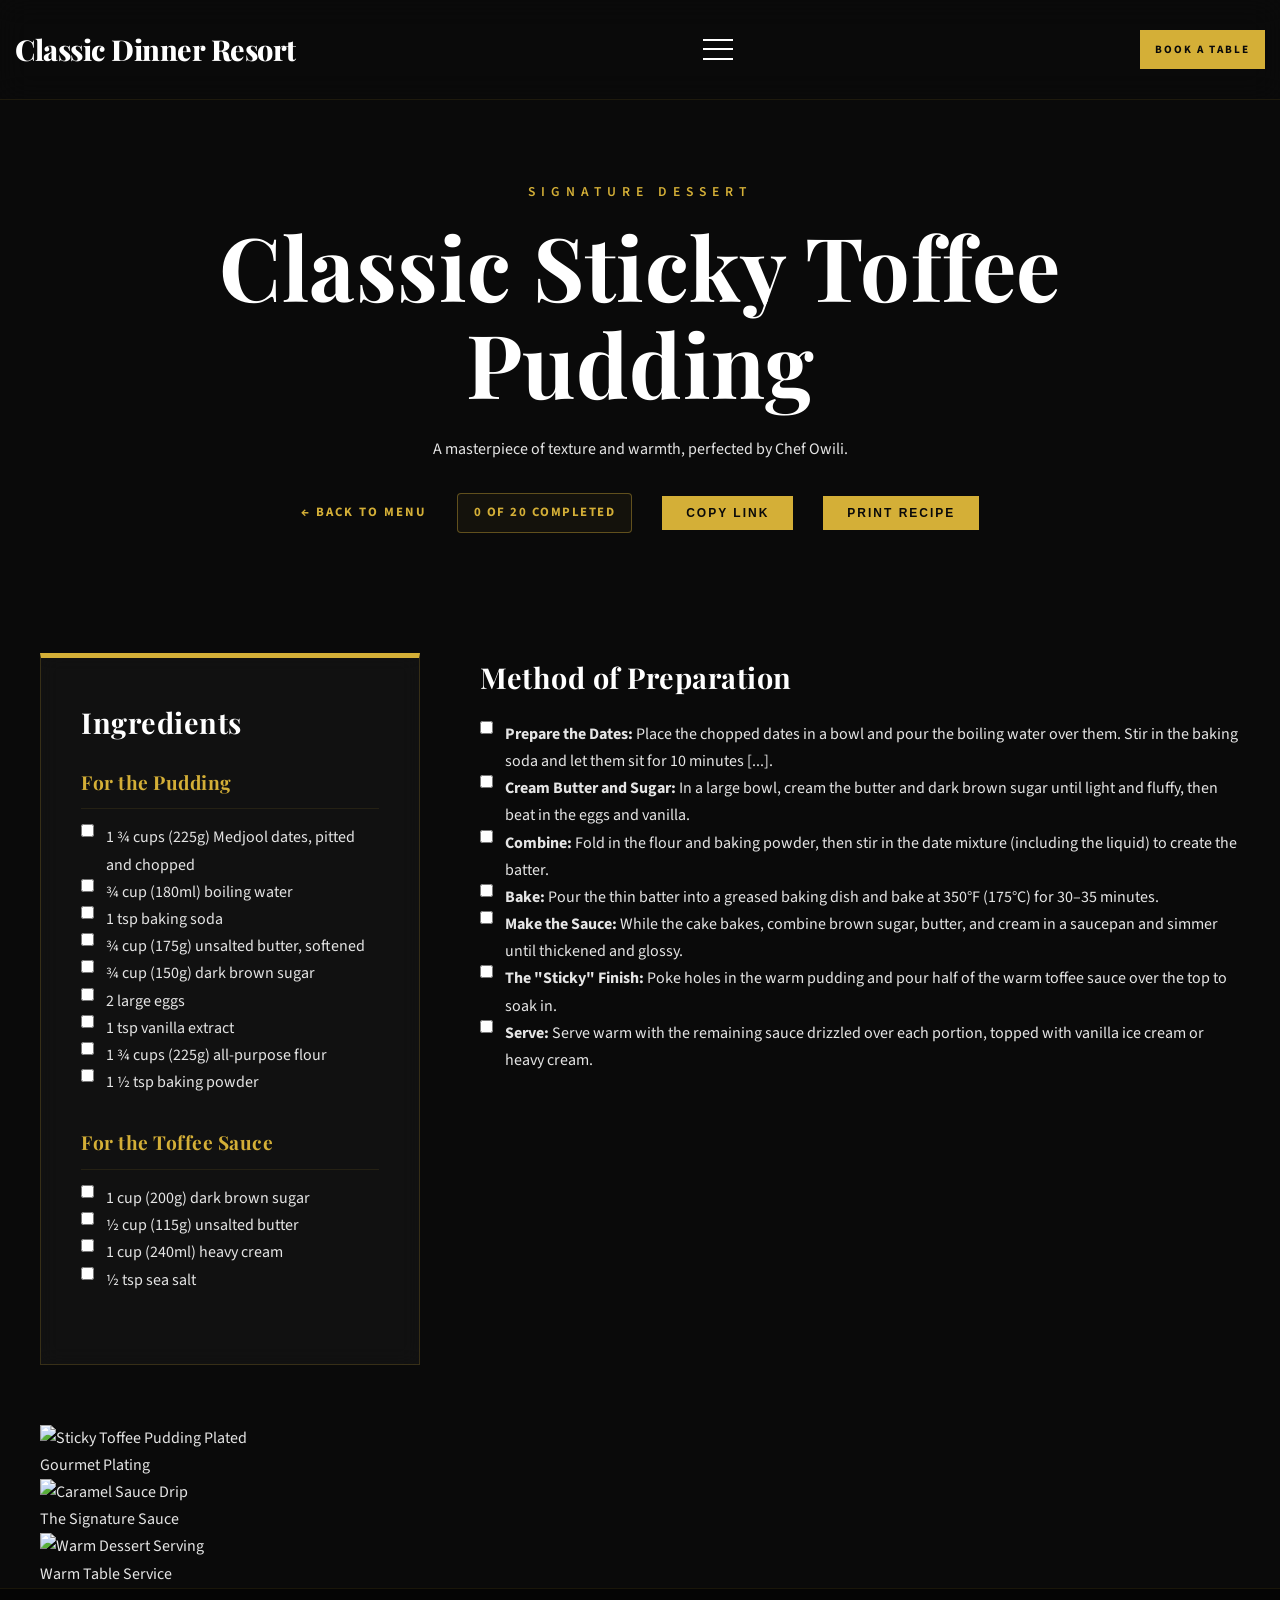
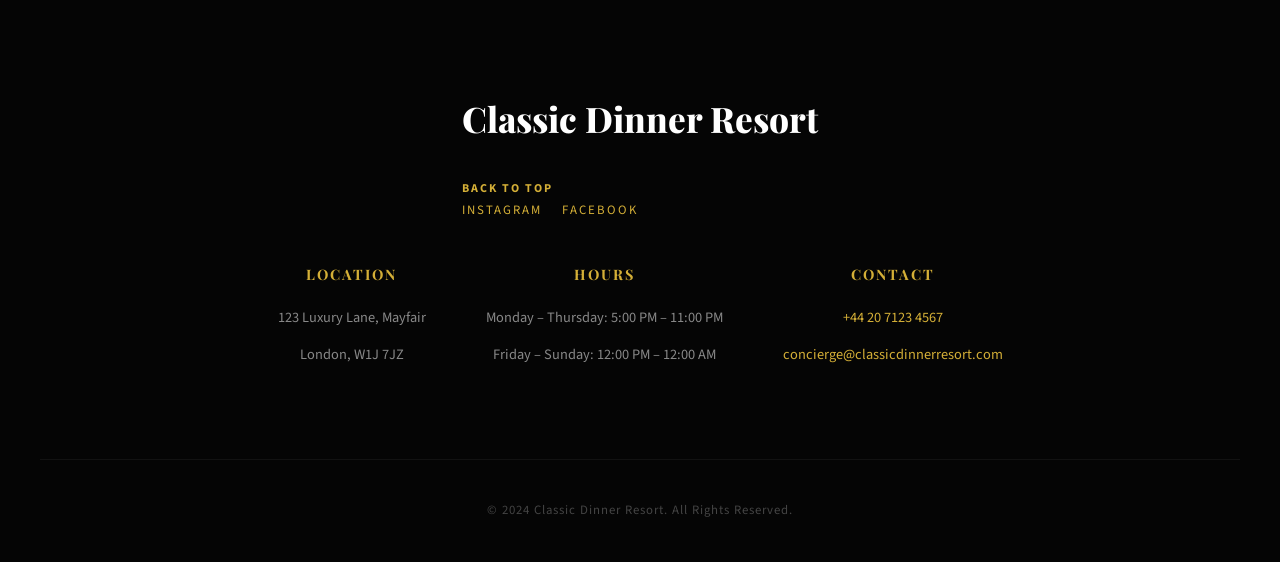
==== commit e7eaff4d: "Fix back-to-top anchors and harden external links on the recipe page" ====
--- a/recipe.html
+++ b/recipe.html
@@ -20,6 +20,7 @@
     <link href="https://fonts.googleapis.com/css2?family=Playfair+Display:ital,wght@0,400..900;1,400..900&family=Source+Sans+3:ital,wght@0,200..900;1,200..900&display=swap" rel="stylesheet">
 </head>
 <body id="recipe">
+    <div id="top" aria-hidden="true"></div>
     <a href="#main-content" class="skip-link">Skip to content</a>
     <header>
         <nav>
@@ -49,7 +50,7 @@
                     <a href="index.html#menu" class="back-link">← Back to Menu</a>
                     <span id="checklist-progress" class="checklist-progress">0 of 20 completed</span>
                     <button type="button" id="copy-link" class="print-button" aria-label="Copy recipe link to clipboard">Copy Link</button>
-                    <button type="button" class="print-button" onclick="window.print()">Print Recipe</button>
+                    <button type="button" id="print-recipe" class="print-button">Print Recipe</button>
                     <button type="button" id="reset-progress" class="reset-button" style="display: none;">Reset Progress</button>
                 </div>
                 <div id="checklist-status" class="sr-only" role="status" aria-live="polite"></div>
@@ -90,7 +91,7 @@
                         <h3>Method of Preparation</h3>
                         <ol>
                             <li>
-                                <strong>Prepare the Dates:</strong> Place the chopped dates in a bowl and pour the boiling water over them. Stir in the baking soda and let them sit for 10 minutes to soften. Mash slightly with a fork.
+                                <strong>Prepare the Dates:</strong> Place the chopped dates in a bowl and pour the boiling water over them. Stir in the baking soda and let them sit for 10 minutes [...].
                             </li>
                             <li>
                                 <strong>Cream Butter and Sugar:</strong> In a large bowl, cream the butter and dark brown sugar until light and fluffy, then beat in the eggs and vanilla.
@@ -137,10 +138,10 @@
             <div class="footer-content">
                 <div class="footer-brand">
                     <a href="index.html" class="footer-logo" aria-label="Classic Dinner Resort - Home">Classic Dinner Resort</a>
-                    <a href="#home" class="recipe-link" style="display: block; margin-top: 10px;" aria-label="Back to top">Back to Top</a>
+                    <a href="#top" class="recipe-link" style="display: block; margin-top: 10px;" aria-label="Back to top">Back to Top</a>
                     <div class="social-links">
-                        <a href="#" aria-label="Follow us on Instagram">Instagram</a>
-                        <a href="#" aria-label="Follow us on Facebook">Facebook</a>
+                        <a href="https://www.instagram.com/" aria-label="Follow us on Instagram" target="_blank" rel="noopener noreferrer">Instagram</a>
+                        <a href="https://www.facebook.com/" aria-label="Follow us on Facebook" target="_blank" rel="noopener noreferrer">Facebook</a>
                     </div>
                 </div>
                 <div class="footer-info">
@@ -205,6 +206,11 @@
                 mobileMenu.focus();
             }
         });
+
+        const printButton = document.getElementById('print-recipe');
+        if (printButton) {
+            printButton.addEventListener('click', () => window.print());
+        }
 
         // Interactive Recipe Checklist (injected, synced with localStorage, announced via live region)
         const setupChecklist = () => {
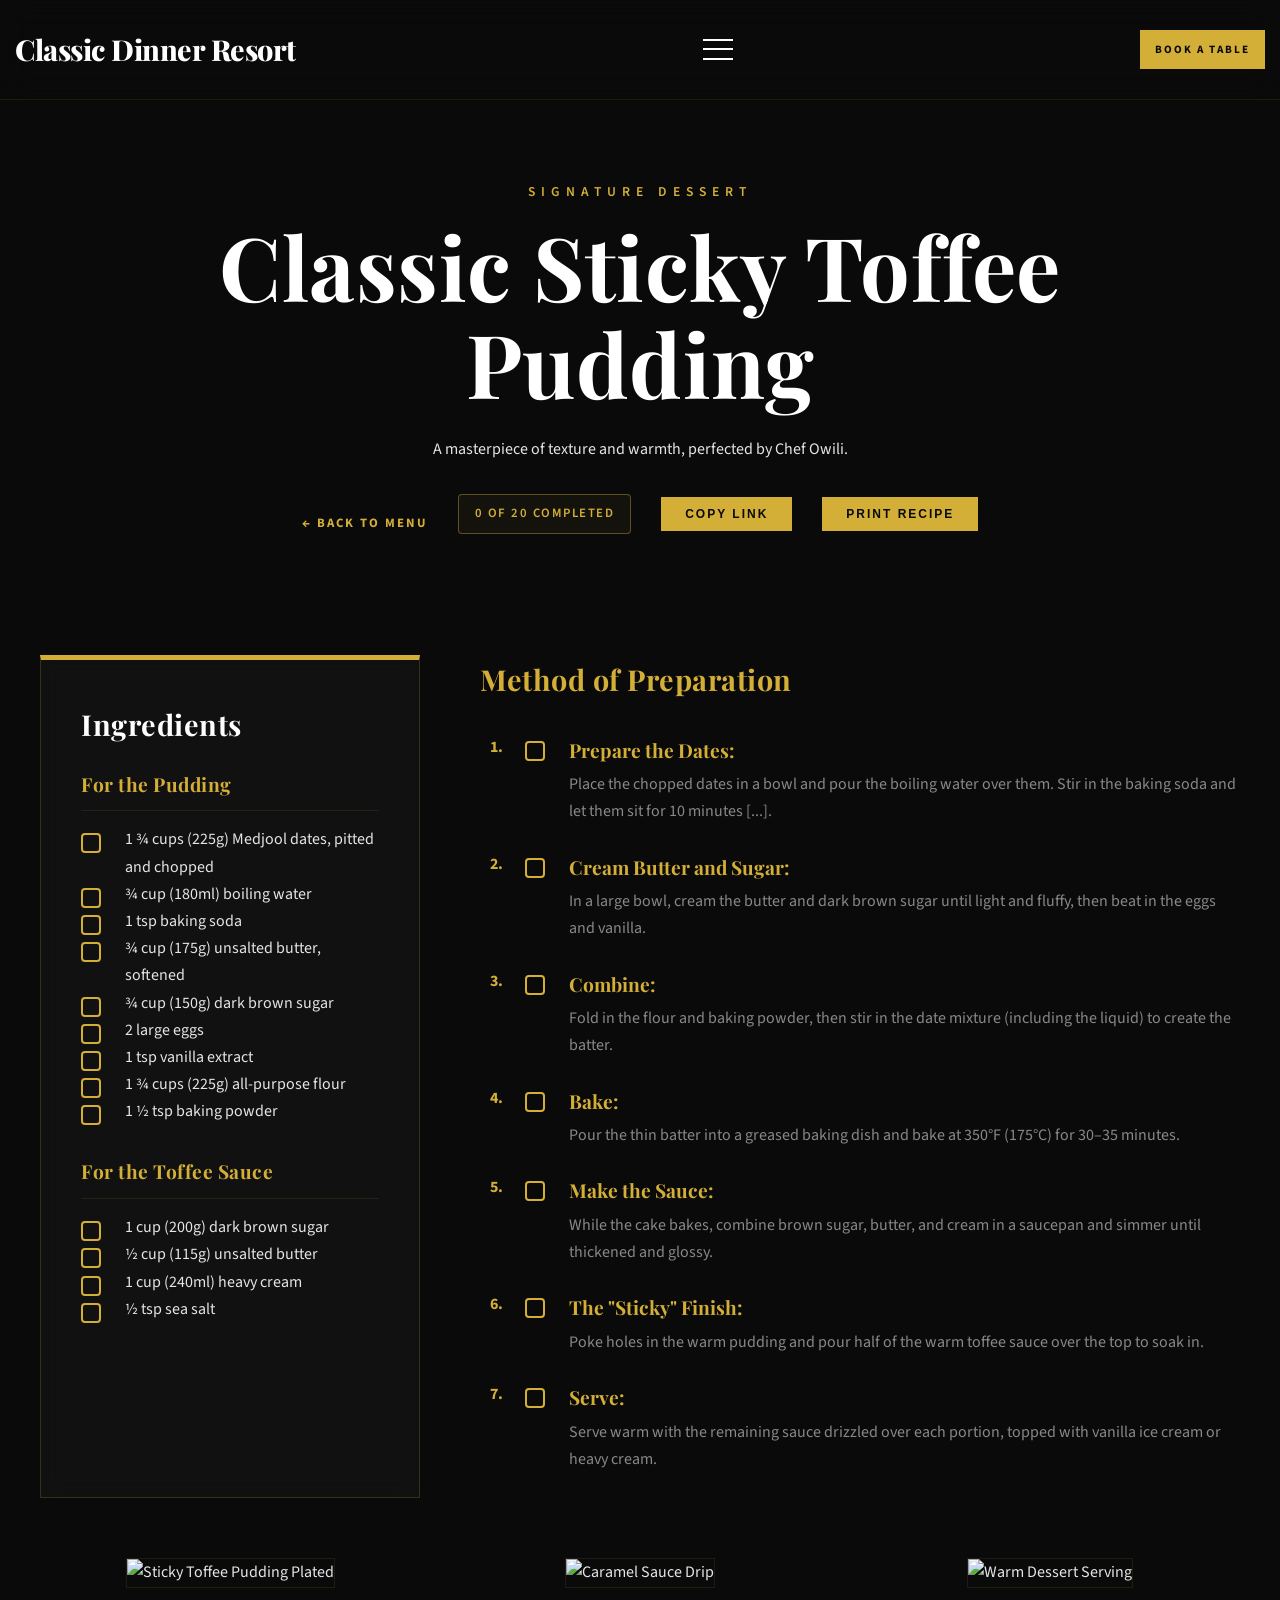
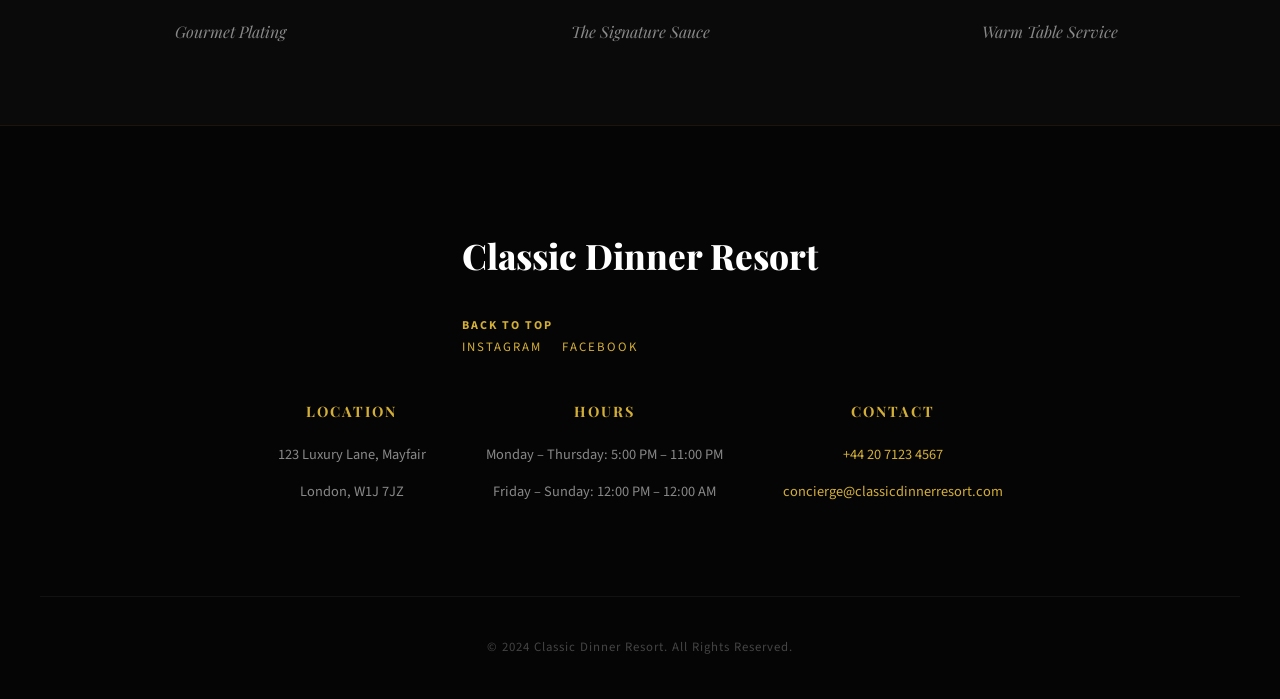
==== commit 4f26d4c2: "Merge remote-tracking branch 'origin/main' into merge-pr-81 # Conflicts: #	verification/mobile_menu." ====
--- a/recipe.html
+++ b/recipe.html
@@ -32,7 +32,7 @@
             </button>
             <ul id="nav-list">
                 <li><a href="index.html#story">Our Story</a></li>
-                <li><a href="index.html#menu">Menu</a></li>
+                <li><a href="index.html#menu" aria-current="page">Menu</a></li>
                 <li><a href="index.html#reservations">Reservations</a></li>
                 <li><a href="index.html#contact">Contact</a></li>
             </ul>
--- a/style.css
+++ b/style.css
@@ -23,6 +23,21 @@
 html {
     scroll-behavior: smooth;
     scroll-padding-top: 100px;
+}
+
+@media (prefers-reduced-motion: reduce) {
+    html {
+        scroll-behavior: auto;
+    }
+
+    *,
+    *::before,
+    *::after {
+        animation-duration: 0.01ms !important;
+        animation-iteration-count: 1 !important;
+        transition-duration: 0.01ms !important;
+        scroll-behavior: auto !important;
+    }
 }
 
 .skip-link {
@@ -958,6 +973,7 @@
     @page {
         margin: 2cm;
     }
+}
 
 /* Ingredients Checklist */
 .ingredients ul li label {
@@ -1280,6 +1296,7 @@
     margin-top: 30px;
 }
 
+.share-button,
 .print-button,
 .reset-button {
     background-color: transparent;
@@ -1293,6 +1310,17 @@
     font-weight: 700;
     transition: var(--transition-smooth);
     cursor: pointer;
+}
+
+.share-button:hover {
+    background-color: var(--primary-gold);
+    color: var(--dark-bg);
+    transform: translateY(-2px);
+}
+
+.share-button:focus-visible {
+    outline: 2px solid var(--white);
+    outline-offset: 4px;
 }
 
 .reset-button:hover {
